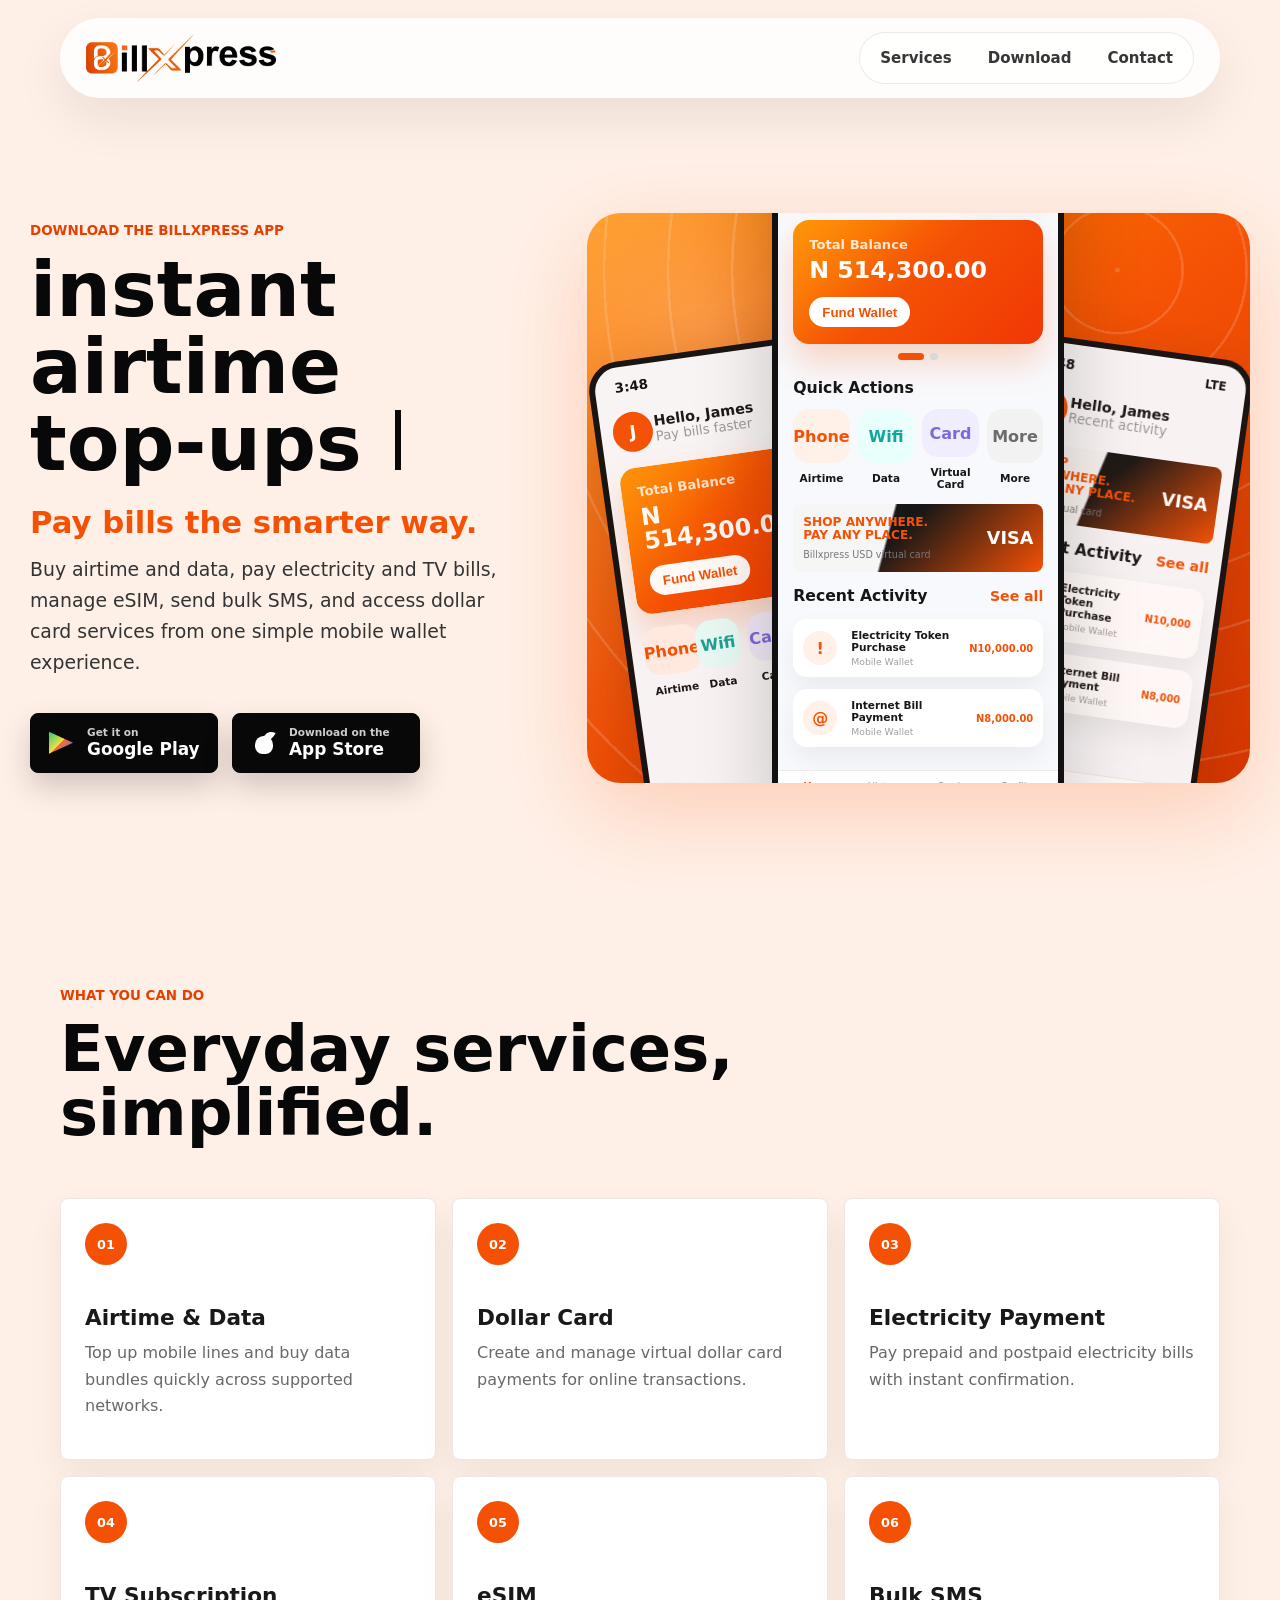
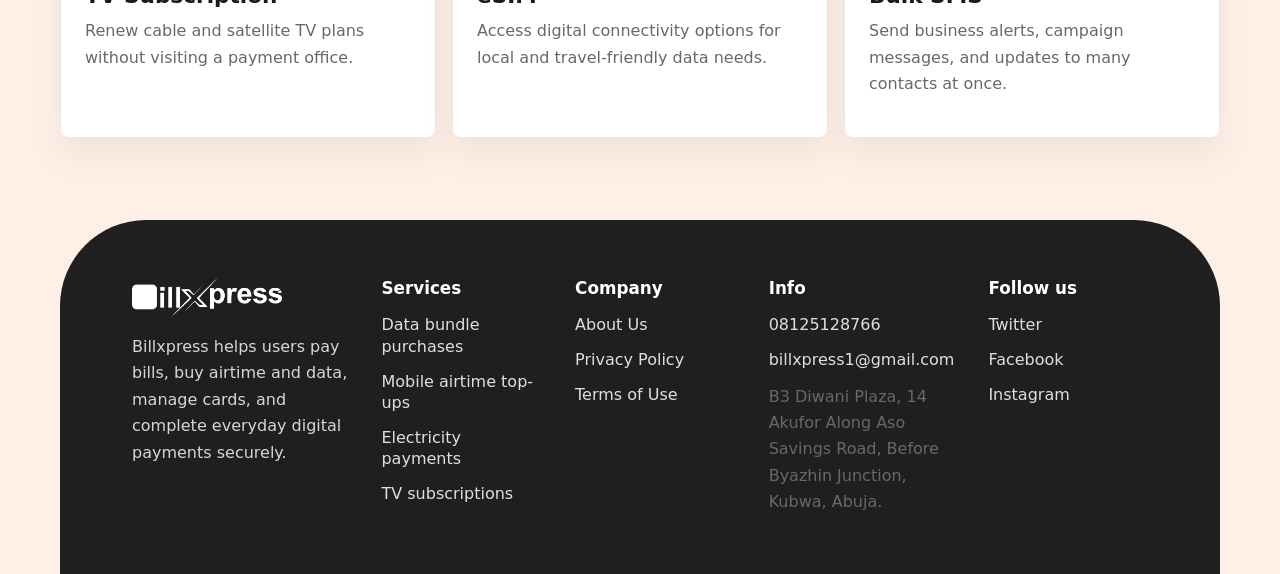
==== index.html @ 54df8254 "Add Billxpress landing page" ====
<!doctype html>
<html lang="en">
  <head>
    <meta charset="utf-8" />
    <meta name="viewport" content="width=device-width, initial-scale=1" />
    <title>Billxpress - Pay Bills, Buy Airtime, Data and More</title>
    <meta
      name="description"
      content="Billxpress is a simple mobile app for airtime, data, dollar cards, electricity payments, TV subscriptions, eSIM and bulk SMS."
    />
    <link rel="stylesheet" href="styles.css" />
  </head>
  <body>
    <header class="site-header">
      <a class="brand" href="#top" aria-label="Billxpress home">
        <img src="billxpress-logo.png" alt="Billxpress logo" />
      </a>
      <nav class="nav-links" aria-label="Main navigation">
        <a href="#services">Services</a>
        <a href="#download">Download</a>
        <a href="#contact">Contact</a>
      </nav>
    </header>

    <main id="top">
      <section class="hero" aria-labelledby="hero-title">
        <div class="hero-copy">
          <p class="eyebrow">Download the Billxpress app</p>
          <h1 id="hero-title">
            <span class="typing-line">
              <span id="typed-caption">Billxpress</span>
            </span>
          </h1>
          <p class="hero-subheading">Pay bills the smarter way.</p>
          <p class="hero-text">
            Buy airtime and data, pay electricity and TV bills, manage eSIM,
            send bulk SMS, and access dollar card services from one simple
            mobile wallet experience.
          </p>
          <div class="store-buttons" id="download" aria-label="Download links">
            <a class="store-button" href="#" aria-label="Download on Google Play">
              <span class="store-icon play-icon" aria-hidden="true"></span>
              <span>
                <small>Get it on</small>
                Google Play
              </span>
            </a>
            <a class="store-button" href="#" aria-label="Download on the App Store">
              <span class="store-icon apple-icon" aria-hidden="true"></span>
              <span>
                <small>Download on the</small>
                App Store
              </span>
            </a>
          </div>
        </div>

        <div class="hero-showcase" aria-hidden="true">
          <div class="phone-stage">
            <div class="phone phone-back phone-left">
              <div class="status-bar"><strong>3:48</strong><span>LTE</span></div>
              <div class="app-greeting compact">
                <span class="avatar">J</span>
                <div><b>Hello, James</b><small>Pay bills faster</small></div>
              </div>
              <div class="balance-card"><span>Total Balance</span><strong>N 514,300.00</strong><button type="button">Fund Wallet</button></div>
              <div class="quick-grid compact-grid">
                <div><span>Phone</span><b>Airtime</b></div>
                <div><span>Wifi</span><b>Data</b></div>
                <div><span>Card</span><b>Card</b></div>
                <div><span>More</span><b>More</b></div>
              </div>
            </div>

            <div class="phone phone-main">
              <div class="status-bar">
                <strong>3:48</strong>
                <span>LTE</span>
              </div>
              <div class="app-greeting">
                <span class="avatar">J</span>
                <div>
                  <b>Hello, James</b>
                  <small>What bill would you like to pay today?</small>
                </div>
                <span class="round-icon">Q</span>
                <span class="round-icon">B</span>
              </div>
              <div class="balance-card">
                <span>Total Balance</span>
                <strong>N 514,300.00</strong>
                <button type="button">Fund Wallet</button>
              </div>
              <div class="slider-dots"><span></span><i></i></div>
              <h3 class="phone-heading">Quick Actions</h3>
              <div class="quick-grid">
                <div><span>Phone</span><b>Airtime</b></div>
                <div><span>Wifi</span><b>Data</b></div>
                <div><span>Card</span><b>Virtual Card</b></div>
                <div><span>More</span><b>More</b></div>
              </div>
              <div class="promo-card">
                <div>
                  <b>Shop anywhere.</b>
                  <strong>Pay any place.</strong>
                  <small>Billxpress USD virtual card</small>
                </div>
                <span>VISA</span>
              </div>
              <div class="activity-title">
                <h3>Recent Activity</h3>
                <b>See all</b>
              </div>
              <div class="payment-row">
                <span>!</span>
                <div>
                  <b>Electricity Token Purchase</b>
                  <small>Mobile Wallet</small>
                </div>
                <strong>N10,000.00</strong>
              </div>
              <div class="payment-row">
                <span>@</span>
                <div>
                  <b>Internet Bill Payment</b>
                  <small>Mobile Wallet</small>
                </div>
                <strong>N8,000.00</strong>
              </div>
              <div class="bottom-tabs">
                <b>Home</b>
                <span>History</span>
                <span>Cards</span>
                <span>Profile</span>
              </div>
            </div>

            <div class="phone phone-back phone-right">
              <div class="status-bar"><strong>3:48</strong><span>LTE</span></div>
              <div class="app-greeting compact">
                <span class="avatar">J</span>
                <div><b>Hello, James</b><small>Recent activity</small></div>
              </div>
              <div class="promo-card">
                <div><b>Shop anywhere.</b><strong>Pay any place.</strong><small>USD virtual card</small></div>
                <span>VISA</span>
              </div>
              <div class="activity-title"><h3>Recent Activity</h3><b>See all</b></div>
              <div class="payment-row"><span>!</span><div><b>Electricity Token Purchase</b><small>Mobile Wallet</small></div><strong>N10,000</strong></div>
              <div class="payment-row"><span>@</span><div><b>Internet Bill Payment</b><small>Mobile Wallet</small></div><strong>N8,000</strong></div>
              <div class="bottom-tabs"><b>Home</b><span>History</span><span>Cards</span><span>Profile</span></div>
            </div>
          </div>
        </div>
      </section>

      <section class="services-section" id="services" aria-labelledby="services-title">
        <div class="section-heading">
          <p class="eyebrow">What you can do</p>
          <h2 id="services-title">Everyday services, simplified.</h2>
        </div>
        <div class="services-grid">
          <article class="service-card">
            <span>01</span>
            <h3>Airtime & Data</h3>
            <p>Top up mobile lines and buy data bundles quickly across supported networks.</p>
          </article>
          <article class="service-card">
            <span>02</span>
            <h3>Dollar Card</h3>
            <p>Create and manage virtual dollar card payments for online transactions.</p>
          </article>
          <article class="service-card">
            <span>03</span>
            <h3>Electricity Payment</h3>
            <p>Pay prepaid and postpaid electricity bills with instant confirmation.</p>
          </article>
          <article class="service-card">
            <span>04</span>
            <h3>TV Subscription</h3>
            <p>Renew cable and satellite TV plans without visiting a payment office.</p>
          </article>
          <article class="service-card">
            <span>05</span>
            <h3>eSIM</h3>
            <p>Access digital connectivity options for local and travel-friendly data needs.</p>
          </article>
          <article class="service-card">
            <span>06</span>
            <h3>Bulk SMS</h3>
            <p>Send business alerts, campaign messages, and updates to many contacts at once.</p>
          </article>
        </div>
      </section>

      <footer class="site-footer" id="contact">
        <div class="footer-about">
          <img src="billxpress-logo.png" alt="Billxpress logo" />
          <p>
            Billxpress helps users pay bills, buy airtime and data, manage
            cards, and complete everyday digital payments securely.
          </p>
        </div>
        <div>
          <h3>Services</h3>
          <a href="#services">Data bundle purchases</a>
          <a href="#services">Mobile airtime top-ups</a>
          <a href="#services">Electricity payments</a>
          <a href="#services">TV subscriptions</a>
        </div>
        <div>
          <h3>Company</h3>
          <a href="#top">About Us</a>
          <a href="#top">Privacy Policy</a>
          <a href="#top">Terms of Use</a>
        </div>
        <div>
          <h3>Info</h3>
          <a href="tel:+2348125128766">08125128766</a>
          <a href="mailto:billxpress1@gmail.com">billxpress1@gmail.com</a>
          <p class="footer-address">
            B3 Diwani Plaza, 14 Akufor Along Aso Savings Road, Before Byazhin
            Junction, Kubwa, Abuja.
          </p>
        </div>
        <div>
          <h3>Follow us</h3>
          <a href="#top">Twitter</a>
          <a href="#top">Facebook</a>
          <a href="#top">Instagram</a>
        </div>
      </footer>
    </main>
    <script>
      const captionTarget = document.getElementById("typed-caption");
      const captions = [
        "instant airtime top-ups",
        "easy data purchases",
        "fast electricity payments",
        "TV subscriptions in seconds",
        "secure virtual dollar cards"
      ];

      let captionIndex = 0;
      let letterIndex = 0;
      let deleting = false;

      function typeCaption() {
        const currentCaption = captions[captionIndex];
        captionTarget.textContent = currentCaption.slice(0, letterIndex);

        if (!deleting && letterIndex < currentCaption.length) {
          letterIndex += 1;
          setTimeout(typeCaption, 72);
          return;
        }

        if (!deleting && letterIndex === currentCaption.length) {
          deleting = true;
          setTimeout(typeCaption, 1400);
          return;
        }

        if (deleting && letterIndex > 0) {
          letterIndex -= 1;
          setTimeout(typeCaption, 36);
          return;
        }

        deleting = false;
        captionIndex = (captionIndex + 1) % captions.length;
        setTimeout(typeCaption, 220);
      }

      typeCaption();
    </script>
  </body>
</html>
---- styles.css ----
:root {
  --orange: #f45105;
  --orange-dark: #e64000;
  --orange-soft: #fff0e8;
  --black: #080808;
  --ink: #191919;
  --muted: #686868;
  --line: #ece7e2;
  --paper: #f7f8fb;
  --cream: #fff0e7;
  --white: #ffffff;
  --teal: #0f9f8f;
  --shadow: 0 24px 70px rgba(8, 8, 8, 0.16);
}

* {
  box-sizing: border-box;
}

html {
  scroll-behavior: smooth;
}

body {
  margin: 0;
  color: var(--ink);
  background: var(--cream);
  font-family: Inter, ui-sans-serif, system-ui, -apple-system, BlinkMacSystemFont, "Segoe UI", sans-serif;
}

a {
  color: inherit;
  text-decoration: none;
}

.site-header {
  position: sticky;
  top: 0;
  z-index: 10;
  display: flex;
  align-items: center;
  justify-content: space-between;
  gap: 24px;
  width: min(1160px, calc(100% - 40px));
  margin: 0 auto;
  margin-top: 18px;
  padding: 14px 26px;
  background: rgba(255, 255, 255, 0.82);
  border-radius: 999px;
  box-shadow: 0 20px 50px rgba(8, 8, 8, 0.08);
  backdrop-filter: blur(16px);
}

.brand {
  display: inline-flex;
  align-items: center;
  width: min(190px, 42vw);
}

.brand img {
  display: block;
  width: 100%;
  height: auto;
}

.nav-links {
  display: flex;
  align-items: center;
  gap: 8px;
  padding: 6px;
  border: 1px solid rgba(8, 8, 8, 0.08);
  background: rgba(255, 255, 255, 0.78);
  border-radius: 999px;
}

.nav-links a {
  padding: 10px 14px;
  color: #363636;
  font-size: 0.94rem;
  font-weight: 700;
  border-radius: 999px;
}

.nav-links a:hover {
  background: var(--black);
  color: var(--white);
}

.hero {
  display: grid;
  grid-template-columns: minmax(0, 0.86fr) minmax(560px, 1.14fr);
  align-items: center;
  gap: 56px;
  width: min(1220px, calc(100% - 40px));
  min-height: calc(100vh - 92px);
  margin: 0 auto;
  padding: 70px 0 78px;
}

.hero-copy {
  max-width: 680px;
}

.eyebrow {
  margin: 0 0 14px;
  color: var(--orange-dark);
  font-size: 0.84rem;
  font-weight: 900;
  letter-spacing: 0;
  text-transform: uppercase;
}

h1,
h2,
h3,
p {
  margin-top: 0;
}

h1 {
  margin-bottom: 22px;
  color: var(--black);
  font-size: clamp(3.2rem, 6vw, 5.35rem);
  line-height: 1;
  letter-spacing: 0;
}

.typing-line {
  display: block;
  min-height: 2.16em;
  color: var(--black);
}

.typing-line::after {
  content: "";
  display: inline-block;
  width: 0.08em;
  height: 0.78em;
  margin-left: 0.08em;
  background: var(--black);
  animation: cursor-blink 0.78s steps(1) infinite;
}

.hero-subheading {
  margin-bottom: 14px;
  color: var(--orange);
  font-size: clamp(1.3rem, 2.4vw, 2rem);
  font-weight: 900;
  line-height: 1.15;
}

.hero-text {
  max-width: 620px;
  color: #333;
  font-size: clamp(1rem, 1.5vw, 1.18rem);
  line-height: 1.65;
}

.store-buttons {
  display: flex;
  flex-wrap: wrap;
  gap: 14px;
  margin-top: 34px;
}

.store-button {
  display: inline-flex;
  align-items: center;
  gap: 12px;
  min-width: 188px;
  min-height: 60px;
  padding: 10px 16px;
  color: var(--white);
  background: var(--black);
  border: 1px solid var(--black);
  border-radius: 8px;
  box-shadow: 0 14px 30px rgba(8, 8, 8, 0.18);
  font-size: 1.06rem;
  font-weight: 900;
  line-height: 1.05;
}

.store-button:hover {
  transform: translateY(-2px);
  background: var(--orange);
  border-color: var(--orange);
}

.store-button small {
  display: block;
  margin-bottom: 3px;
  color: rgba(255, 255, 255, 0.8);
  font-size: 0.66rem;
  font-weight: 700;
}

.store-icon {
  position: relative;
  flex: 0 0 28px;
  width: 28px;
  height: 28px;
}

.play-icon::before {
  content: "";
  position: absolute;
  inset: 3px 2px;
  background: linear-gradient(135deg, #24d36d, #f8d84a 48%, #ff6a28 49%, #3f83ff);
  clip-path: polygon(0 0, 100% 50%, 0 100%);
}

.apple-icon::before {
  content: "";
  position: absolute;
  left: 6px;
  top: 7px;
  width: 18px;
  height: 18px;
  background: var(--white);
  border-radius: 48% 48% 42% 42%;
}

.apple-icon::after {
  content: "";
  position: absolute;
  left: 16px;
  top: 1px;
  width: 8px;
  height: 12px;
  background: var(--white);
  border-radius: 8px 0 8px 0;
  transform: rotate(34deg);
}

.phone-wrap {
  display: flex;
  justify-content: center;
}

.hero-showcase {
  position: relative;
  min-height: 570px;
  overflow: hidden;
  background:
    repeating-radial-gradient(ellipse at 80% 10%, rgba(255, 255, 255, 0.15) 0 2px, transparent 3px 64px),
    linear-gradient(145deg, #ff8a00 0%, #f45105 48%, #d93600 100%);
  border-radius: 34px;
  box-shadow: 0 28px 90px rgba(244, 81, 5, 0.22);
}

.hero-showcase::before {
  content: "";
  position: absolute;
  inset: 0;
  background:
    linear-gradient(120deg, rgba(255, 255, 255, 0.18), transparent 35%),
    radial-gradient(circle at 18% 20%, rgba(255, 255, 255, 0.2), transparent 24%);
}

.phone-stage {
  position: absolute;
  inset: 0;
  display: flex;
  align-items: end;
  justify-content: center;
  padding: 0 28px 0;
}

.phone {
  position: relative;
  width: 292px;
  min-height: 566px;
  padding: 16px 15px 60px;
  overflow: hidden;
  color: #161616;
  background: #f8f9fc;
  border: 6px solid #111;
  border-radius: 30px;
  box-shadow: 0 28px 80px rgba(8, 8, 8, 0.2);
}

.phone-main {
  z-index: 3;
  transform: translateY(30px);
  animation: float-main 4.8s ease-in-out infinite;
}

.phone-back {
  position: absolute;
  z-index: 2;
  width: 238px;
  min-height: 472px;
  padding: 13px 12px 54px;
  opacity: 0.96;
}

.phone-left {
  left: 30px;
  bottom: -36px;
  transform: rotate(-8deg);
  animation: float-left 5.6s ease-in-out infinite;
}

.phone-right {
  right: 26px;
  bottom: -34px;
  transform: rotate(8deg);
  animation: float-right 5.2s ease-in-out infinite;
}

.phone-back .round-icon,
.phone-back .slider-dots,
.phone-back .phone-heading {
  display: none;
}

.status-bar {
  display: flex;
  align-items: center;
  justify-content: space-between;
  margin-bottom: 18px;
  padding: 0 8px;
  color: #0f1014;
  font-size: 0.84rem;
}

.status-bar span {
  font-size: 0.72rem;
  font-weight: 900;
}

.app-greeting {
  display: grid;
  grid-template-columns: 40px minmax(0, 1fr) 34px 34px;
  align-items: center;
  gap: 8px;
  margin-bottom: 16px;
}

.app-greeting.compact {
  grid-template-columns: 34px minmax(0, 1fr);
}

.avatar,
.round-icon {
  display: grid;
  place-items: center;
  border-radius: 50%;
}

.avatar {
  width: 40px;
  height: 40px;
  color: var(--white);
  background: var(--orange);
  font-size: 1.1rem;
  font-weight: 900;
}

.app-greeting b {
  display: block;
  font-size: 0.9rem;
}

.app-greeting small {
  display: block;
  color: #9a9a9a;
  line-height: 1.2;
  white-space: nowrap;
  overflow: hidden;
  text-overflow: ellipsis;
}

.round-icon {
  width: 34px;
  height: 34px;
  color: #1b1b1b;
  background: var(--white);
  box-shadow: 0 10px 25px rgba(8, 8, 8, 0.08);
  font-size: 0.86rem;
  font-weight: 900;
}

.quick-grid,
.payment-row {
  position: relative;
  z-index: 1;
}

.balance-card {
  min-height: 118px;
  padding: 17px 16px;
  color: var(--white);
  background:
    linear-gradient(135deg, rgba(255, 162, 20, 0.45), transparent 38%),
    linear-gradient(135deg, #ff8a00 0%, var(--orange) 48%, #f13705 100%);
  border-radius: 16px;
  box-shadow: 0 18px 34px rgba(244, 81, 5, 0.22);
}

.balance-card span {
  display: block;
  color: rgba(255, 255, 255, 0.82);
  font-size: 0.82rem;
  font-weight: 700;
}

.balance-card strong {
  display: block;
  margin: 7px 0 14px;
  font-size: 1.48rem;
  line-height: 1;
}

.balance-card button {
  min-height: 30px;
  padding: 0 13px;
  color: var(--orange);
  background: var(--white);
  border: 0;
  border-radius: 999px;
  font-weight: 900;
}

.slider-dots {
  display: flex;
  justify-content: center;
  gap: 6px;
  margin: 9px 0 18px;
}

.slider-dots span,
.slider-dots i {
  display: block;
  height: 7px;
  border-radius: 999px;
}

.slider-dots span {
  width: 26px;
  background: var(--orange);
}

.slider-dots i {
  width: 8px;
  background: #d8d8d8;
}

.phone-heading,
.activity-title h3 {
  margin: 0;
  font-size: 0.98rem;
}

.phone-heading {
  margin-bottom: 12px;
}

.quick-grid {
  display: grid;
  grid-template-columns: repeat(4, 1fr);
  gap: 8px;
  margin: 0 0 14px;
}

.quick-grid div {
  display: grid;
  gap: 9px;
  min-width: 0;
  text-align: center;
}

.quick-grid span {
  display: grid;
  min-height: 48px;
  place-items: center;
  color: var(--orange);
  background: var(--orange-soft);
  border-radius: 16px;
  font-weight: 900;
}

.quick-grid div:nth-child(2) span {
  color: #12a69a;
  background: #e8fffc;
}

.quick-grid div:nth-child(3) span {
  color: #7f67df;
  background: #f0edff;
}

.quick-grid div:nth-child(4) span {
  color: #6b6b6b;
  background: #f2f2f2;
}

.quick-grid b {
  font-size: 0.66rem;
}

.compact-grid {
  margin-top: 14px;
}

.promo-card {
  display: flex;
  align-items: center;
  justify-content: space-between;
  gap: 12px;
  min-height: 68px;
  margin-bottom: 14px;
  padding: 10px;
  color: var(--white);
  background:
    linear-gradient(105deg, rgba(255, 255, 255, 0.96) 0 38%, rgba(255, 255, 255, 0) 39%),
    linear-gradient(135deg, #111 0%, #171717 42%, #f45105 100%);
  border-radius: 8px;
  overflow: hidden;
}

.promo-card b,
.promo-card strong,
.promo-card small {
  display: block;
}

.promo-card b,
.promo-card strong {
  color: #f45105;
  font-size: 0.76rem;
  line-height: 1.05;
  text-transform: uppercase;
}

.promo-card small {
  margin-top: 8px;
  color: #777;
  font-size: 0.6rem;
}

.promo-card > span {
  font-size: 1.1rem;
  font-weight: 900;
}

.activity-title {
  display: flex;
  align-items: center;
  justify-content: space-between;
  margin: 0 0 14px;
}

.activity-title b {
  color: var(--orange);
  font-size: 0.88rem;
}

.payment-row {
  display: grid;
  grid-template-columns: 36px minmax(0, 1fr) auto;
  align-items: center;
  gap: 12px;
  margin-top: 12px;
  padding: 10px;
  color: #171717;
  background: var(--white);
  border-radius: 14px;
  box-shadow: 0 12px 26px rgba(8, 8, 8, 0.06);
}

.payment-row > span {
  display: grid;
  width: 34px;
  height: 34px;
  place-items: center;
  color: var(--orange);
  background: var(--orange-soft);
  border-radius: 50%;
  font-weight: 900;
}

.payment-row b {
  display: block;
  margin-bottom: 3px;
  font-size: 0.66rem;
}

.payment-row small {
  display: block;
  color: #a0a0a0;
  font-size: 0.58rem;
}

.payment-row strong {
  color: var(--orange);
  font-size: 0.62rem;
  white-space: nowrap;
}

.bottom-tabs {
  position: absolute;
  left: 0;
  right: 0;
  bottom: 0;
  display: grid;
  grid-template-columns: repeat(4, 1fr);
  gap: 8px;
  padding: 10px 12px 15px;
  color: #a0a0a0;
  background: var(--white);
  border-top: 1px solid #ededed;
  text-align: center;
  font-size: 0.62rem;
}

.bottom-tabs b {
  color: var(--orange);
}

.services-section,
.site-footer {
  width: min(1160px, calc(100% - 40px));
  margin: 0 auto;
  padding: 82px 0;
}

.section-heading {
  max-width: 680px;
  margin-bottom: 30px;
}

h2 {
  color: var(--black);
  font-size: clamp(2rem, 5vw, 4.2rem);
  line-height: 1;
  letter-spacing: 0;
}

.services-grid {
  display: grid;
  grid-template-columns: repeat(3, minmax(0, 1fr));
  gap: 16px;
}

.service-card {
  min-height: 230px;
  padding: 24px;
  background: var(--white);
  border: 1px solid var(--line);
  border-radius: 8px;
  box-shadow: 0 16px 36px rgba(8, 8, 8, 0.06);
}

.service-card span {
  display: inline-grid;
  width: 42px;
  height: 42px;
  margin-bottom: 40px;
  place-items: center;
  color: var(--white);
  background: var(--orange);
  border-radius: 50%;
  font-size: 0.8rem;
  font-weight: 900;
}

.service-card h3 {
  margin-bottom: 10px;
  font-size: 1.35rem;
}

.service-card p,
.site-footer p {
  color: var(--muted);
  line-height: 1.65;
}

.site-footer {
  display: grid;
  grid-template-columns: 1.35fr repeat(4, 1fr);
  align-items: start;
  gap: 34px;
  margin-bottom: 0;
  padding: 58px 72px;
  color: var(--white);
  background: #1f1f1f;
  border-radius: 86px 86px 0 0;
}

.site-footer h3 {
  margin: 0 0 16px;
  font-size: 1.05rem;
}

.site-footer a {
  display: block;
  margin-top: 13px;
  color: rgba(255, 255, 255, 0.86);
  line-height: 1.35;
}

.site-footer a:hover {
  color: #ffb08d;
}

.footer-about img {
  display: block;
  width: min(150px, 100%);
  margin-bottom: 18px;
  filter: brightness(0) invert(1);
}

.footer-about p {
  max-width: 340px;
  margin-bottom: 0;
  color: rgba(255, 255, 255, 0.82);
}

.footer-address {
  margin: 13px 0 0;
  color: rgba(255, 255, 255, 0.86);
}

@keyframes cursor-blink {
  50% {
    opacity: 0;
  }
}

@keyframes float-main {
  0%,
  100% {
    transform: translateY(30px);
  }

  50% {
    transform: translateY(16px);
  }
}

@keyframes float-left {
  0%,
  100% {
    transform: translateY(0) rotate(-8deg);
  }

  50% {
    transform: translateY(-18px) rotate(-6deg);
  }
}

@keyframes float-right {
  0%,
  100% {
    transform: translateY(0) rotate(8deg);
  }

  50% {
    transform: translateY(-14px) rotate(6deg);
  }
}

@media (prefers-reduced-motion: reduce) {
  *,
  *::before,
  *::after {
    scroll-behavior: auto !important;
    animation-duration: 0.01ms !important;
    animation-iteration-count: 1 !important;
    transition-duration: 0.01ms !important;
  }
}

@media (max-width: 860px) {
  .site-header {
    align-items: flex-start;
  }

  .nav-links {
    display: none;
  }

  .hero {
    grid-template-columns: 1fr;
    min-height: auto;
    padding-top: 34px;
  }

  .phone-wrap {
    justify-content: center;
  }

  .services-grid,
  .site-footer {
    grid-template-columns: 1fr;
  }

  .hero-showcase {
    min-height: 590px;
  }

  .phone-left,
  .phone-right {
    display: none;
  }

  .site-footer {
    padding: 40px 28px;
    border-radius: 42px 42px 0 0;
  }
}

@media (max-width: 520px) {
  .site-header,
  .hero,
  .services-section,
  .site-footer {
    width: min(100% - 28px, 1160px);
  }

  .brand {
    width: min(196px, 58vw);
  }

  h1 {
    font-size: clamp(3.7rem, 20vw, 5.4rem);
  }

  .store-button {
    width: 100%;
  }

  .phone {
    width: min(300px, 100%);
    min-height: 570px;
    padding-inline: 15px;
  }

  .services-section {
    padding: 62px 0;
  }

  .service-card {
    min-height: 205px;
  }
}
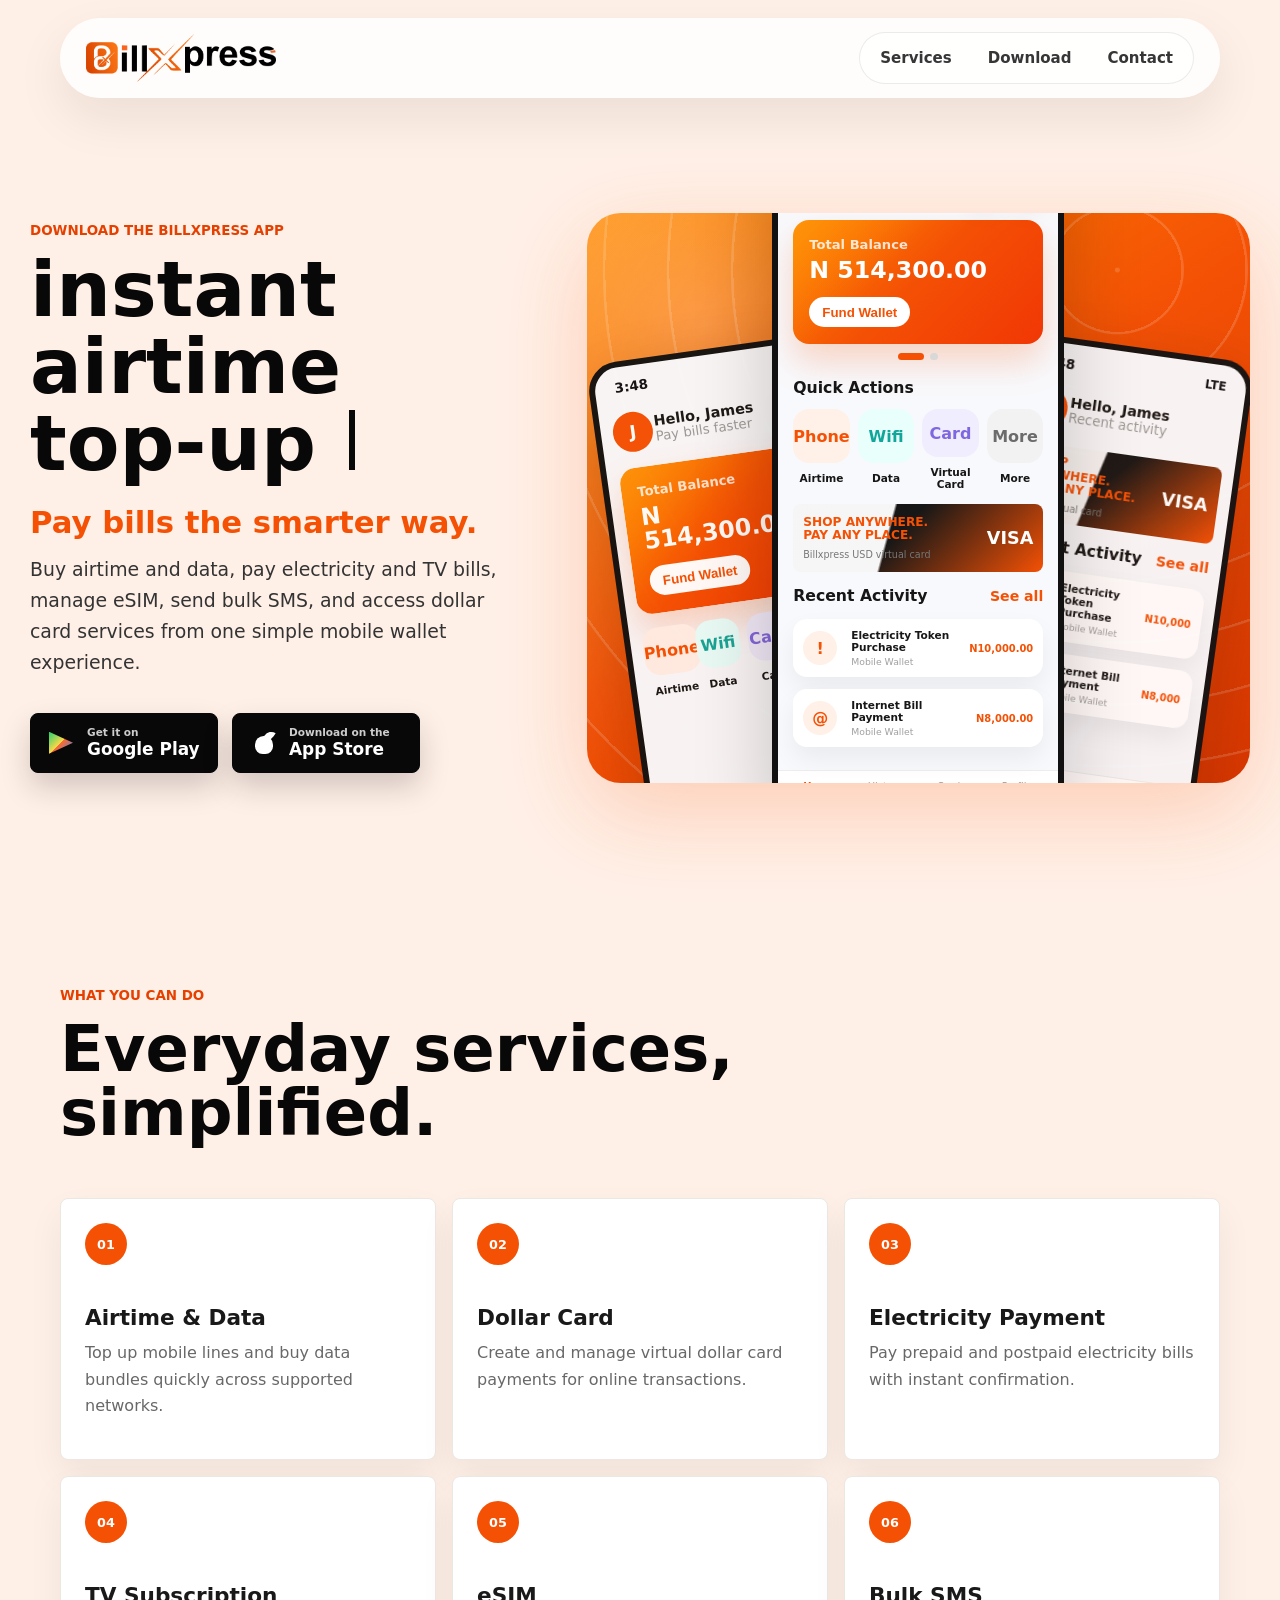
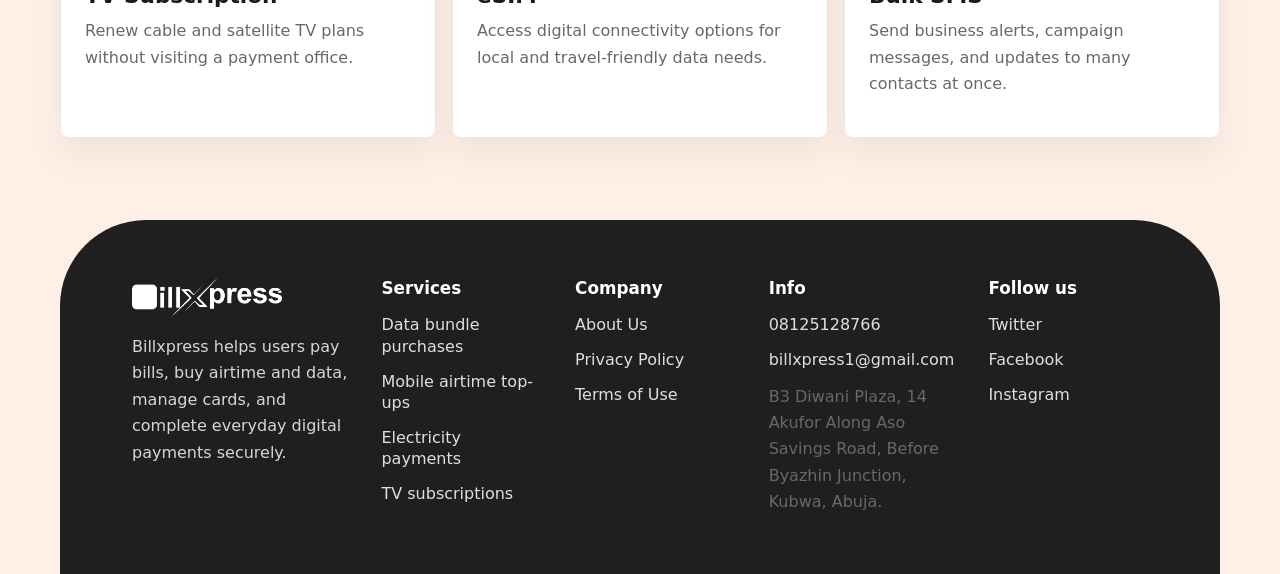
==== commit b9327e43: "policy" ====
--- a/index.html
+++ b/index.html
@@ -211,7 +211,7 @@
         <div>
           <h3>Company</h3>
           <a href="#top">About Us</a>
-          <a href="#top">Privacy Policy</a>
+          <a href="privacy-policy.html">Privacy Policy</a>
           <a href="#top">Terms of Use</a>
         </div>
         <div>
--- a/styles.css
+++ b/styles.css
@@ -722,6 +722,78 @@
   color: rgba(255, 255, 255, 0.86);
 }
 
+.legal-hero,
+.legal-content {
+  width: min(900px, calc(100% - 40px));
+  margin: 0 auto;
+}
+
+.legal-hero {
+  padding: 82px 0 34px;
+}
+
+.legal-hero h1 {
+  min-height: auto;
+  margin-bottom: 20px;
+  font-size: clamp(2.7rem, 7vw, 5rem);
+}
+
+.legal-hero p {
+  max-width: 780px;
+  color: #333;
+  font-size: 1.12rem;
+  line-height: 1.72;
+}
+
+.legal-date {
+  margin-top: 18px;
+  color: var(--orange-dark) !important;
+  font-weight: 900;
+}
+
+.legal-content {
+  display: grid;
+  gap: 16px;
+  padding: 14px 0 74px;
+}
+
+.legal-content article {
+  padding: 26px;
+  background: var(--white);
+  border: 1px solid var(--line);
+  border-radius: 8px;
+  box-shadow: 0 16px 36px rgba(8, 8, 8, 0.05);
+}
+
+.legal-content h2 {
+  margin-bottom: 12px;
+  font-size: clamp(1.35rem, 3vw, 2rem);
+  line-height: 1.15;
+}
+
+.legal-content p,
+.legal-content li {
+  color: var(--muted);
+  line-height: 1.72;
+}
+
+.legal-content p:last-child,
+.legal-content ul:last-child {
+  margin-bottom: 0;
+}
+
+.legal-content a {
+  color: var(--orange-dark);
+  font-weight: 800;
+  text-decoration: underline;
+  text-underline-offset: 3px;
+}
+
+.legal-content ul {
+  margin: 0 0 16px;
+  padding-left: 22px;
+}
+
 @keyframes cursor-blink {
   50% {
     opacity: 0;
@@ -809,13 +881,19 @@
     padding: 40px 28px;
     border-radius: 42px 42px 0 0;
   }
+
+  .legal-hero {
+    padding-top: 54px;
+  }
 }
 
 @media (max-width: 520px) {
   .site-header,
   .hero,
   .services-section,
-  .site-footer {
+  .site-footer,
+  .legal-hero,
+  .legal-content {
     width: min(100% - 28px, 1160px);
   }
 
@@ -844,4 +922,8 @@
   .service-card {
     min-height: 205px;
   }
-}
+
+  .legal-content article {
+    padding: 22px 18px;
+  }
+}
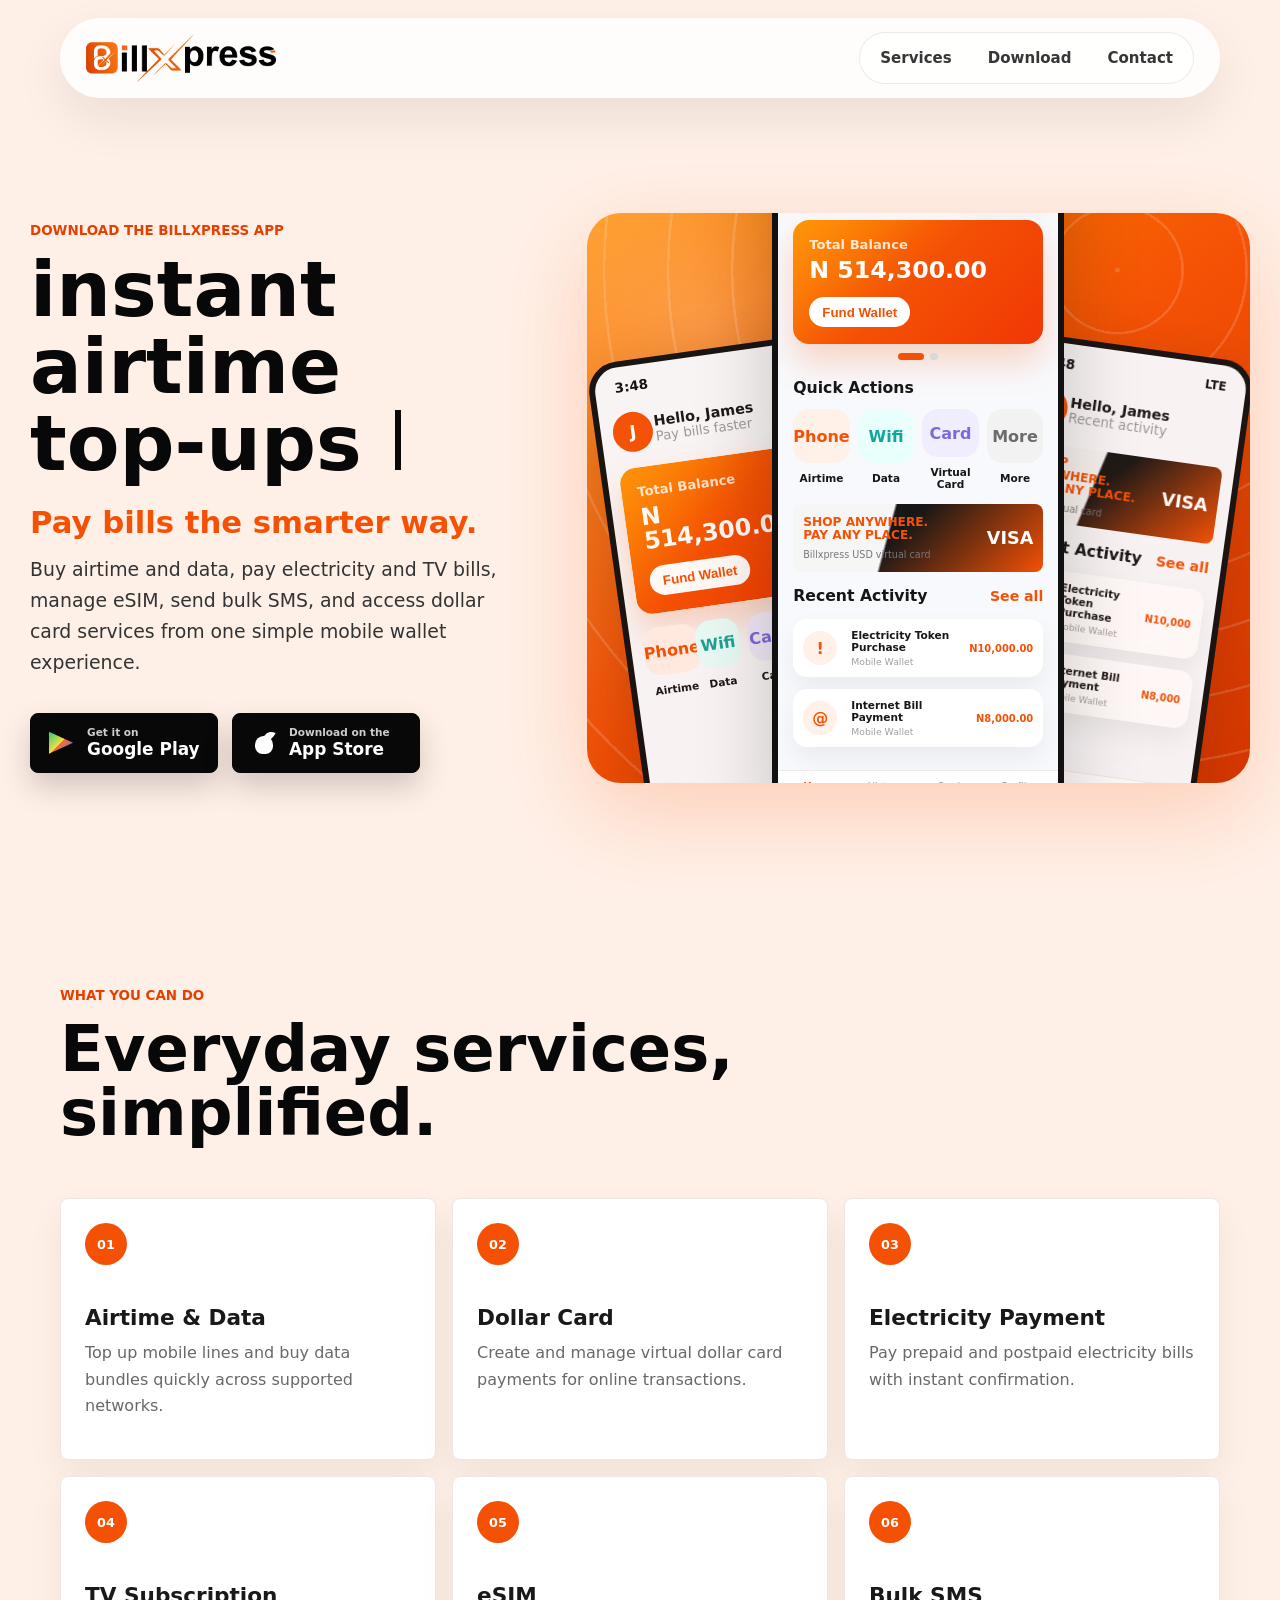
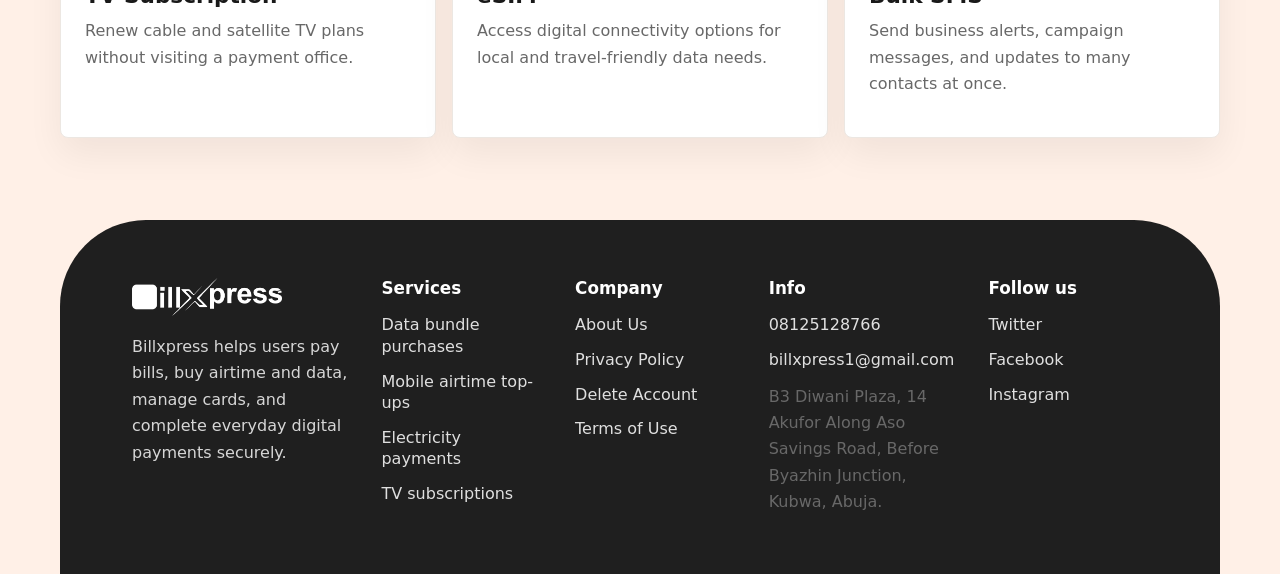
==== commit 8a8ce15d: "delete" ====
--- a/index.html
+++ b/index.html
@@ -212,6 +212,7 @@
           <h3>Company</h3>
           <a href="#top">About Us</a>
           <a href="privacy-policy.html">Privacy Policy</a>
+          <a href="delete-account.html">Delete Account</a>
           <a href="#top">Terms of Use</a>
         </div>
         <div>
--- a/styles.css
+++ b/styles.css
@@ -794,6 +794,11 @@
   padding-left: 22px;
 }
 
+.legal-content ol {
+  margin: 0 0 16px;
+  padding-left: 22px;
+}
+
 @keyframes cursor-blink {
   50% {
     opacity: 0;
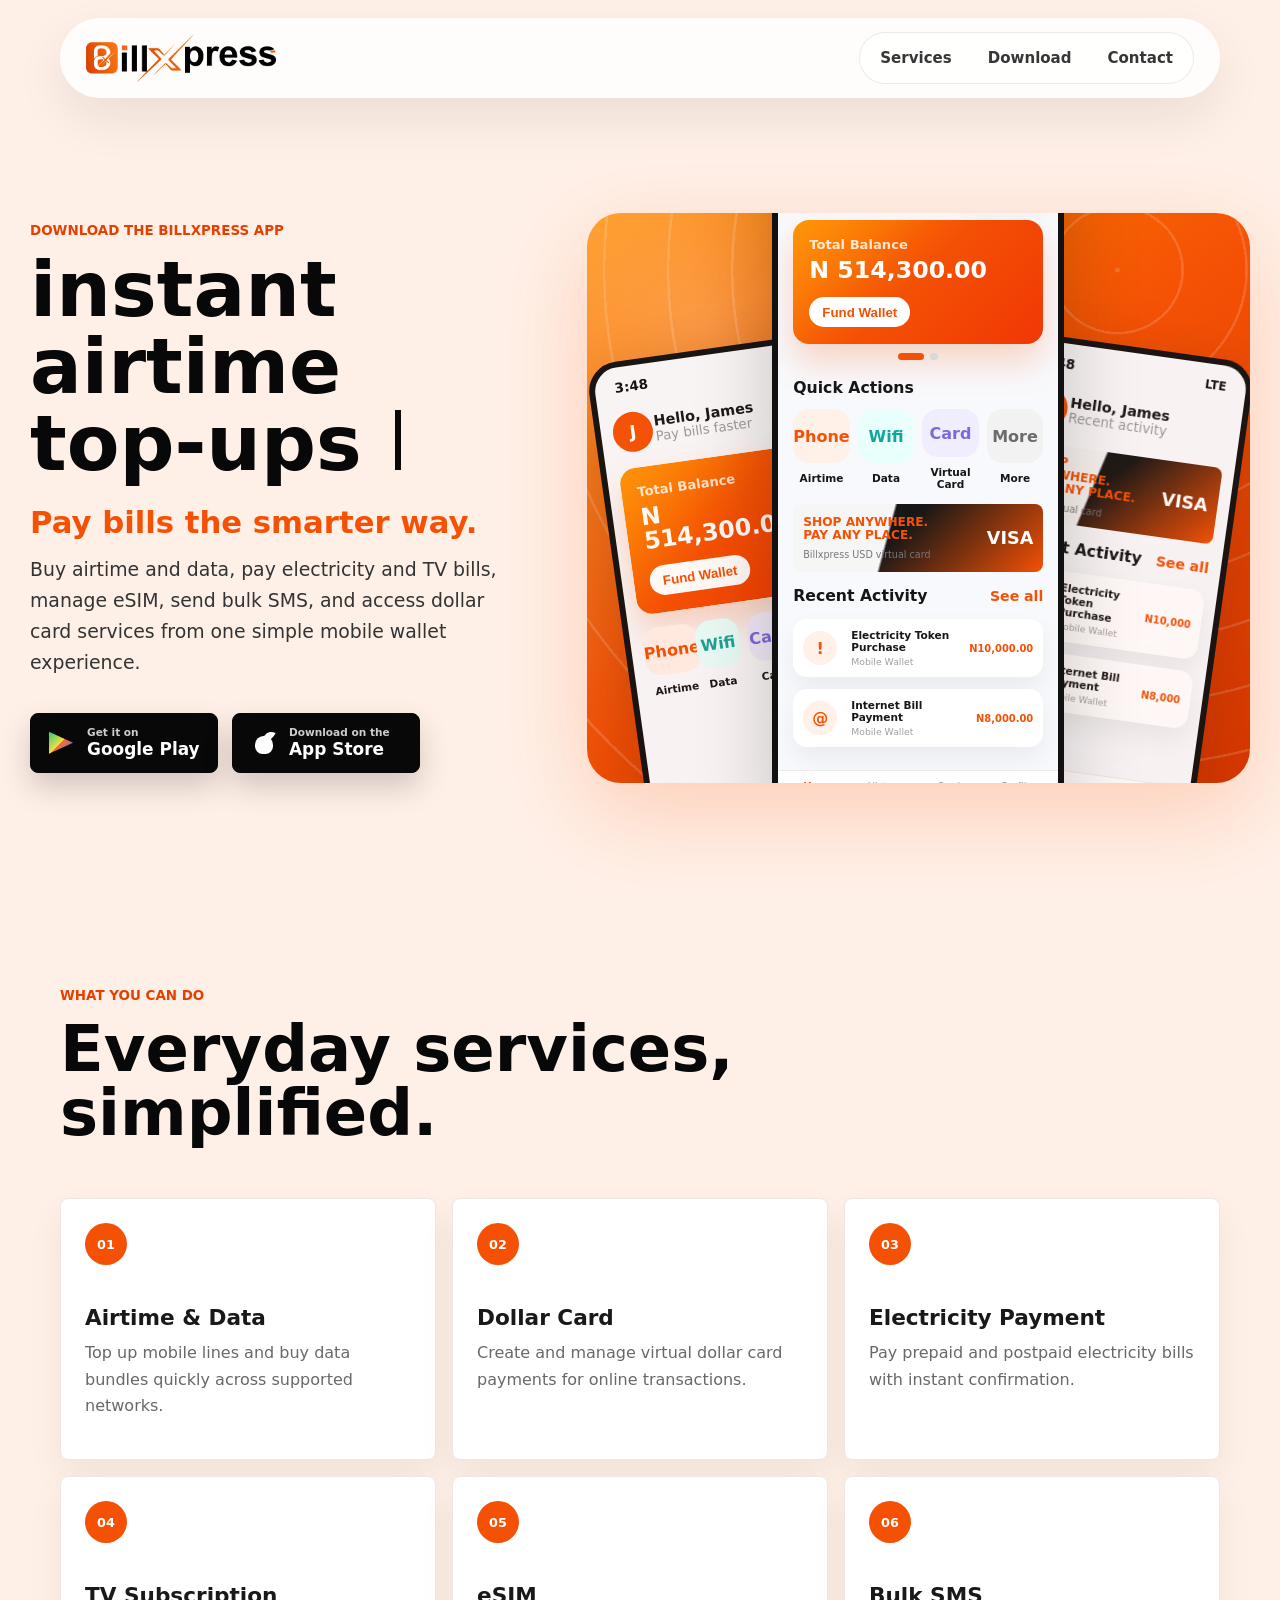
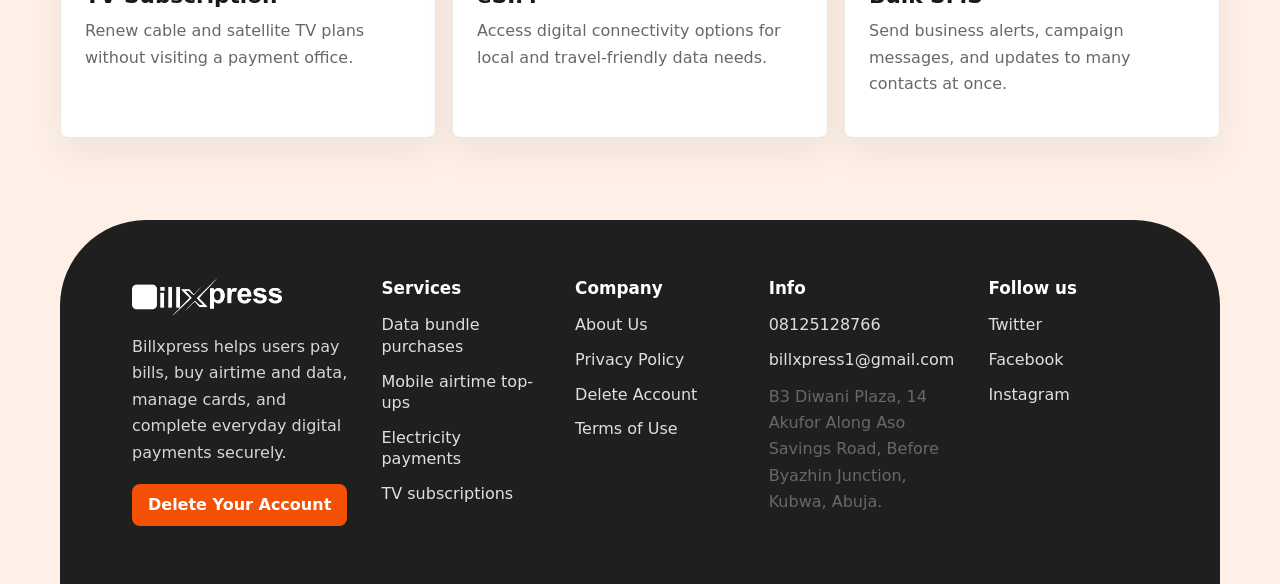
==== commit 5031f261: "all ok" ====
--- a/index.html
+++ b/index.html
@@ -200,6 +200,7 @@
             Billxpress helps users pay bills, buy airtime and data, manage
             cards, and complete everyday digital payments securely.
           </p>
+          <a class="footer-important-link" href="delete-account.html">Delete Your Account</a>
         </div>
         <div>
           <h3>Services</h3>
--- a/styles.css
+++ b/styles.css
@@ -717,6 +717,23 @@
   color: rgba(255, 255, 255, 0.82);
 }
 
+.site-footer .footer-important-link {
+  display: inline-flex;
+  align-items: center;
+  min-height: 42px;
+  margin-top: 18px;
+  padding: 0 16px;
+  color: var(--white);
+  background: var(--orange);
+  border-radius: 8px;
+  font-weight: 900;
+}
+
+.site-footer .footer-important-link:hover {
+  color: var(--white);
+  background: #ff6a28;
+}
+
 .footer-address {
   margin: 13px 0 0;
   color: rgba(255, 255, 255, 0.86);
